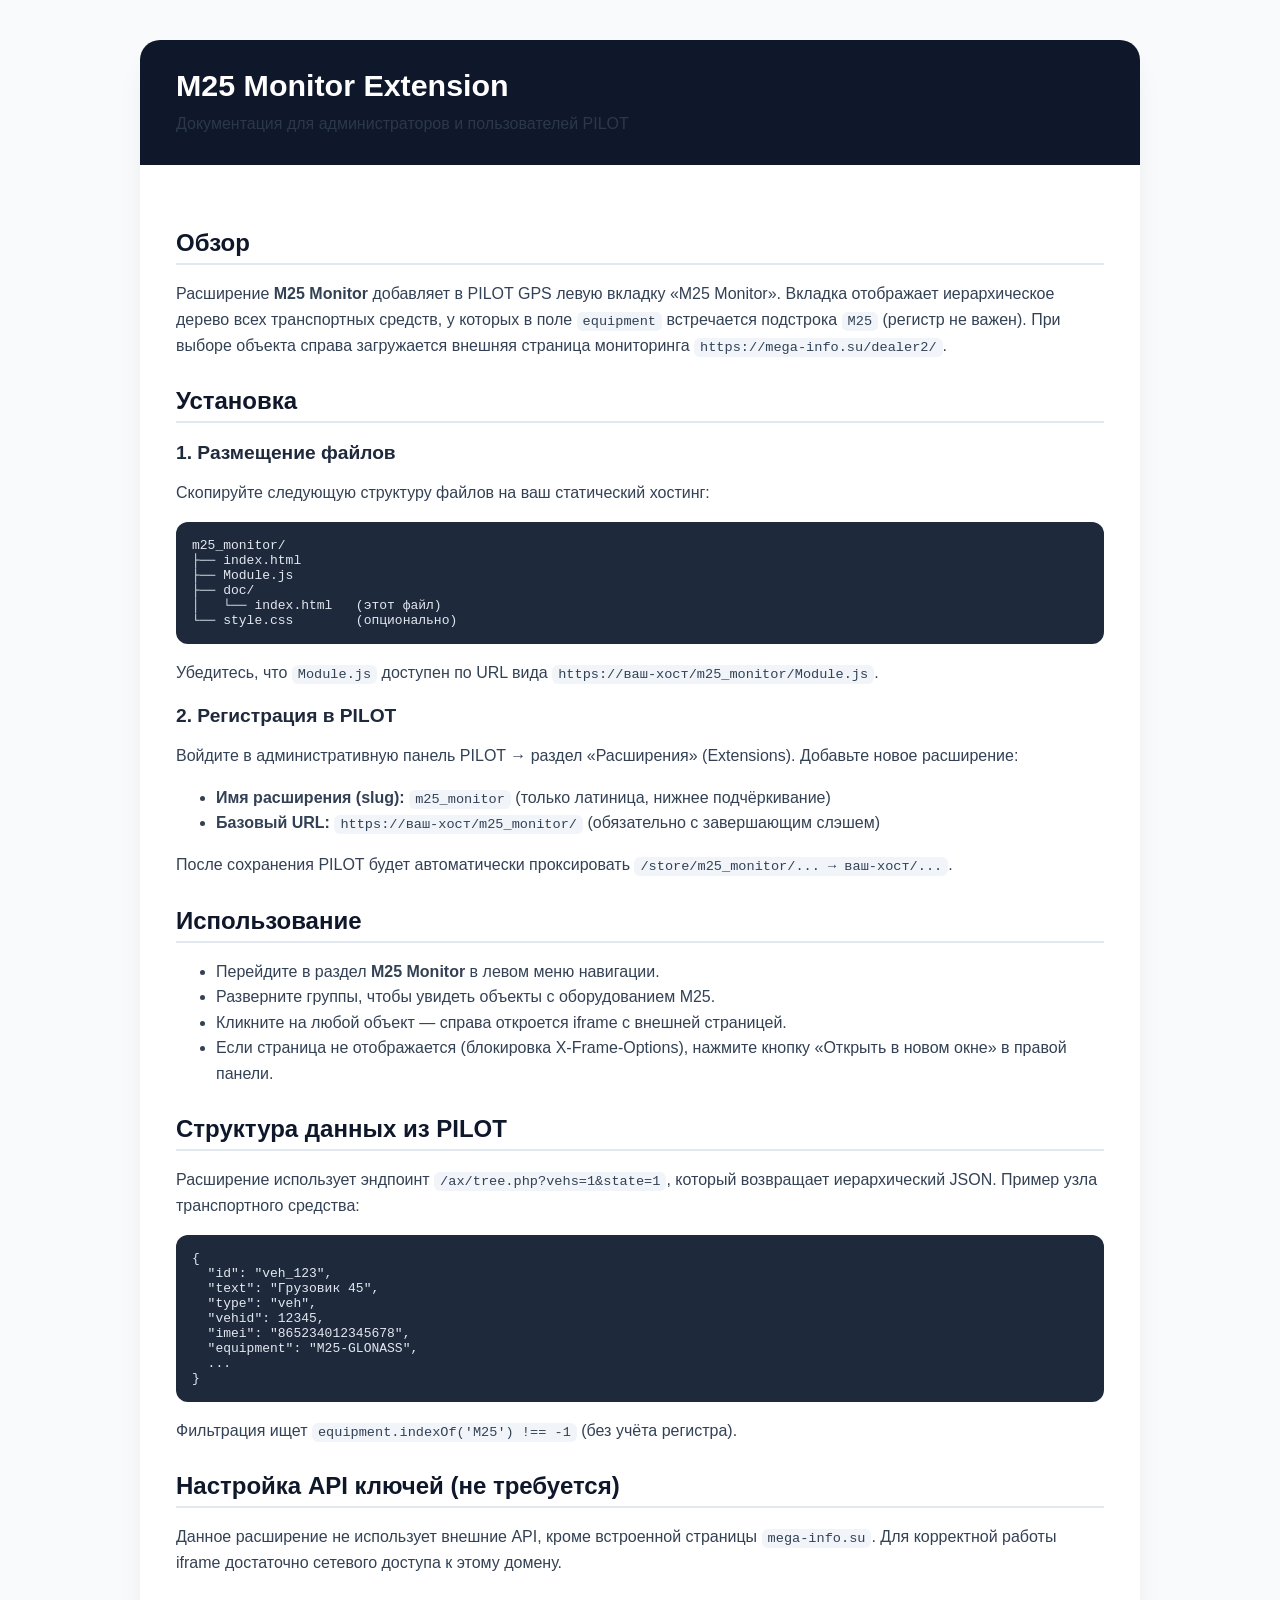
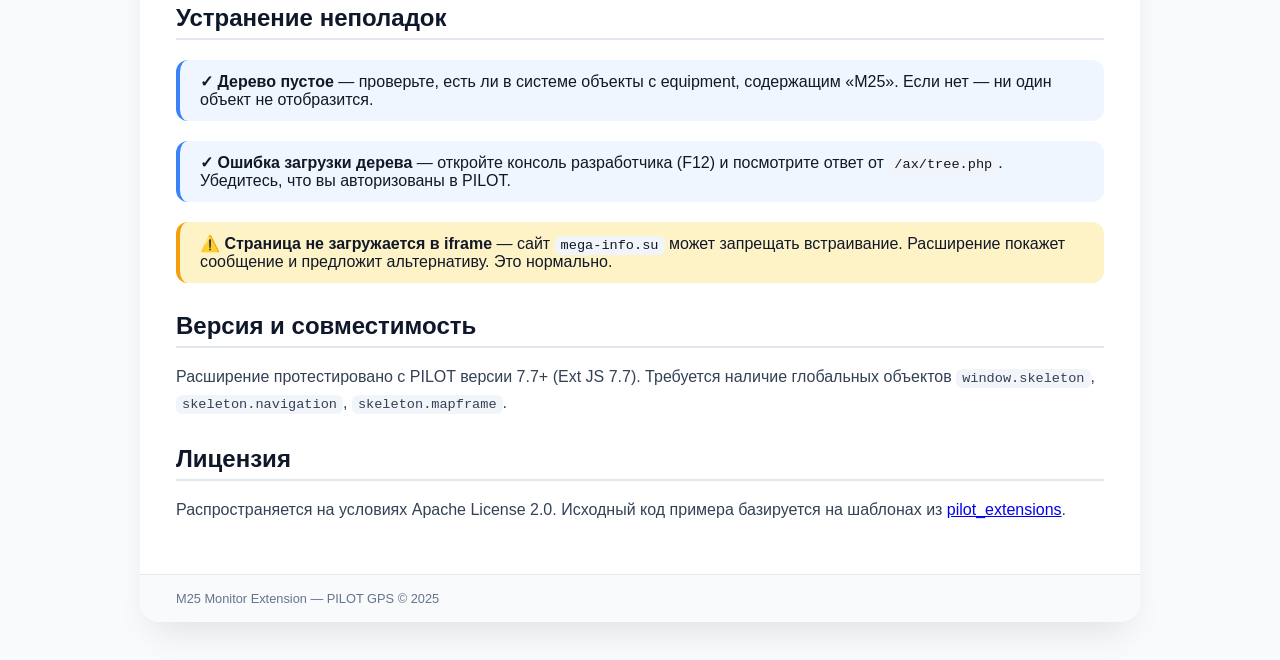
==== m25_monitor/doc/index.html @ fef6f635 "Create index.html" ====
<!DOCTYPE html>
<html lang="ru">
<head>
    <meta charset="UTF-8">
    <meta name="viewport" content="width=device-width, initial-scale=1.0">
    <title>M25 Monitor — документация расширения</title>
    <style>
        body {
            font-family: -apple-system, BlinkMacSystemFont, 'Segoe UI', Roboto, Helvetica, Arial, sans-serif;
            background: #f9fafb;
            margin: 0;
            padding: 40px 20px;
            color: #111827;
        }
        .container {
            max-width: 1000px;
            margin: 0 auto;
            background: white;
            border-radius: 20px;
            box-shadow: 0 20px 35px -12px rgba(0,0,0,0.1);
            overflow: hidden;
        }
        .header {
            background: #0f172a;
            padding: 28px 36px;
            color: white;
        }
        .header h1 {
            margin: 0;
            font-weight: 600;
            font-size: 1.9rem;
        }
        .header p {
            margin: 8px 0 0;
            opacity: 0.8;
        }
        .content {
            padding: 36px;
        }
        h2 {
            font-size: 1.5rem;
            margin-top: 1.8rem;
            margin-bottom: 0.8rem;
            color: #0f172a;
            border-bottom: 2px solid #e2e8f0;
            padding-bottom: 6px;
        }
        h3 {
            font-size: 1.2rem;
            margin: 1.2rem 0 0.5rem;
            color: #1e293b;
        }
        p, li {
            line-height: 1.6;
            color: #334155;
        }
        code {
            background: #f1f5f9;
            padding: 2px 6px;
            border-radius: 6px;
            font-family: 'SF Mono', Monaco, monospace;
            font-size: 0.85em;
        }
        pre {
            background: #1e293b;
            color: #e2e8f0;
            padding: 16px;
            border-radius: 12px;
            overflow-x: auto;
            margin: 1rem 0;
        }
        .note {
            background: #eff6ff;
            border-left: 4px solid #3b82f6;
            padding: 12px 20px;
            border-radius: 12px;
            margin: 20px 0;
        }
        .warning {
            background: #fef3c7;
            border-left: 4px solid #f59e0b;
            padding: 12px 20px;
            border-radius: 12px;
            margin: 20px 0;
        }
        table {
            width: 100%;
            border-collapse: collapse;
            margin: 20px 0;
        }
        th, td {
            border: 1px solid #e2e8f0;
            padding: 10px 12px;
            text-align: left;
        }
        th {
            background: #f8fafc;
            font-weight: 600;
        }
        .footer {
            background: #f8fafc;
            padding: 16px 36px;
            border-top: 1px solid #e2e8f0;
            font-size: 0.8rem;
            color: #64748b;
        }
    </style>
</head>
<body>
<div class="container">
    <div class="header">
        <h1>M25 Monitor Extension</h1>
        <p>Документация для администраторов и пользователей PILOT</p>
    </div>
    <div class="content">
        <h2>Обзор</h2>
        <p>
            Расширение <strong>M25 Monitor</strong> добавляет в PILOT GPS левую вкладку «M25 Monitor».
            Вкладка отображает иерархическое дерево всех транспортных средств, у которых в поле <code>equipment</code>
            встречается подстрока <code>M25</code> (регистр не важен). При выборе объекта справа загружается внешняя
            страница мониторинга <code>https://mega-info.su/dealer2/</code>.
        </p>

        <h2>Установка</h2>
        <h3>1. Размещение файлов</h3>
        <p>Скопируйте следующую структуру файлов на ваш статический хостинг:</p>
        <pre>
m25_monitor/
├── index.html
├── Module.js
├── doc/
│   └── index.html   (этот файл)
└── style.css        (опционально)</pre>
        <p>Убедитесь, что <code>Module.js</code> доступен по URL вида <code>https://ваш-хост/m25_monitor/Module.js</code>.</p>

        <h3>2. Регистрация в PILOT</h3>
        <p>
            Войдите в административную панель PILOT → раздел «Расширения» (Extensions). Добавьте новое расширение:
        </p>
        <ul>
            <li><strong>Имя расширения (slug):</strong> <code>m25_monitor</code> (только латиница, нижнее подчёркивание)</li>
            <li><strong>Базовый URL:</strong> <code>https://ваш-хост/m25_monitor/</code> (обязательно с завершающим слэшем)</li>
        </ul>
        <p>После сохранения PILOT будет автоматически проксировать <code>/store/m25_monitor/... → ваш-хост/...</code>.</p>

        <h2>Использование</h2>
        <ul>
            <li>Перейдите в раздел <strong>M25 Monitor</strong> в левом меню навигации.</li>
            <li>Разверните группы, чтобы увидеть объекты с оборудованием M25.</li>
            <li>Кликните на любой объект — справа откроется iframe с внешней страницей.</li>
            <li>Если страница не отображается (блокировка X-Frame-Options), нажмите кнопку «Открыть в новом окне» в правой панели.</li>
        </ul>

        <h2>Структура данных из PILOT</h2>
        <p>
            Расширение использует эндпоинт <code>/ax/tree.php?vehs=1&state=1</code>, который возвращает иерархический JSON.
            Пример узла транспортного средства:
        </p>
        <pre>{
  "id": "veh_123",
  "text": "Грузовик 45",
  "type": "veh",
  "vehid": 12345,
  "imei": "865234012345678",
  "equipment": "M25-GLONASS",
  ...
}</pre>
        <p>Фильтрация ищет <code>equipment.indexOf('M25') !== -1</code> (без учёта регистра).</p>

        <h2>Настройка API ключей (не требуется)</h2>
        <p>Данное расширение не использует внешние API, кроме встроенной страницы <code>mega-info.su</code>. Для корректной работы iframe достаточно сетевого доступа к этому домену.</p>

        <h2>Устранение неполадок</h2>
        <div class="note">
            <strong>✓ Дерево пустое</strong> — проверьте, есть ли в системе объекты с equipment, содержащим «M25». Если нет — ни один объект не отобразится.
        </div>
        <div class="note">
            <strong>✓ Ошибка загрузки дерева</strong> — откройте консоль разработчика (F12) и посмотрите ответ от <code>/ax/tree.php</code>. Убедитесь, что вы авторизованы в PILOT.
        </div>
        <div class="warning">
            <strong>⚠️ Страница не загружается в iframe</strong> — сайт <code>mega-info.su</code> может запрещать встраивание. Расширение покажет сообщение и предложит альтернативу. Это нормально.
        </div>

        <h2>Версия и совместимость</h2>
        <p>Расширение протестировано с PILOT версии 7.7+ (Ext JS 7.7). Требуется наличие глобальных объектов <code>window.skeleton</code>, <code>skeleton.navigation</code>, <code>skeleton.mapframe</code>.</p>

        <h2>Лицензия</h2>
        <p>Распространяется на условиях Apache License 2.0. Исходный код примера базируется на шаблонах из <a href="https://github.com/pilot-telematics/pilot_extensions" target="_blank">pilot_extensions</a>.</p>
    </div>
    <div class="footer">
        M25 Monitor Extension — PILOT GPS &copy; 2025
    </div>
</div>
</body>
</html>
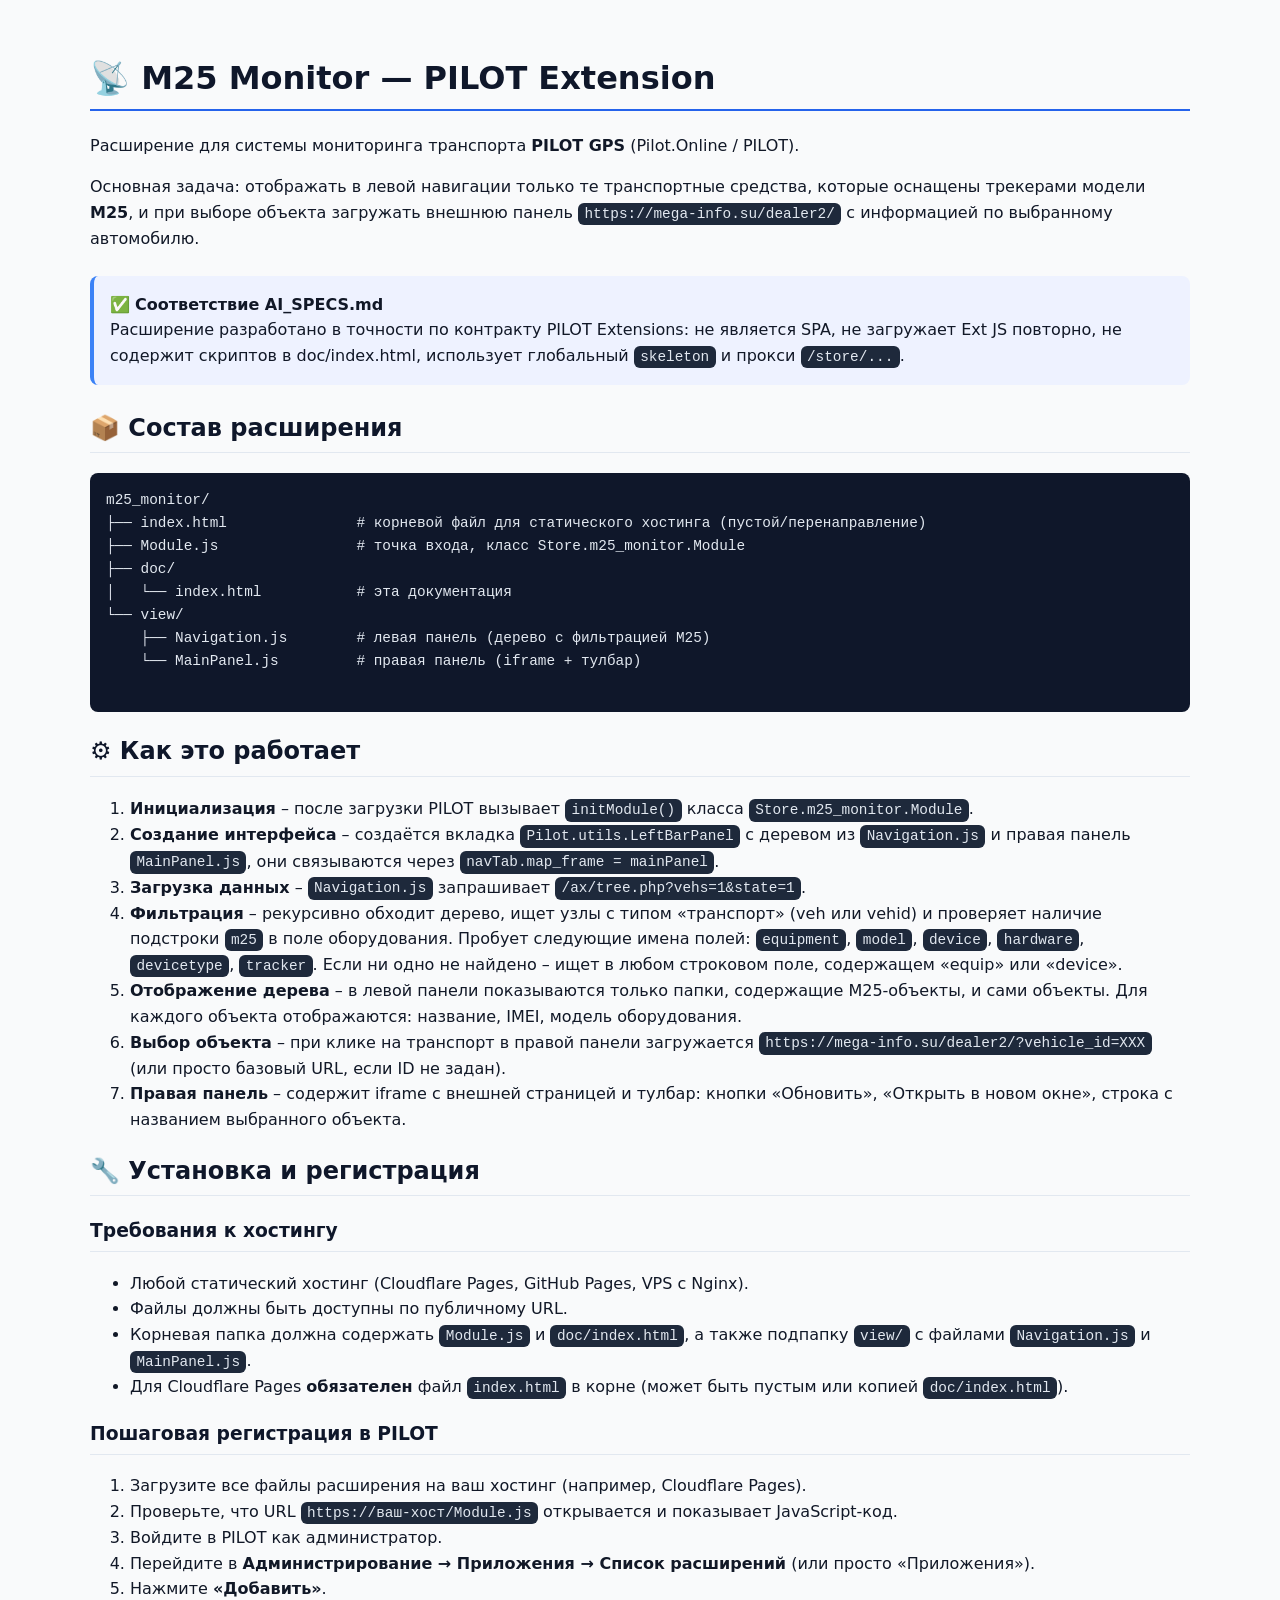
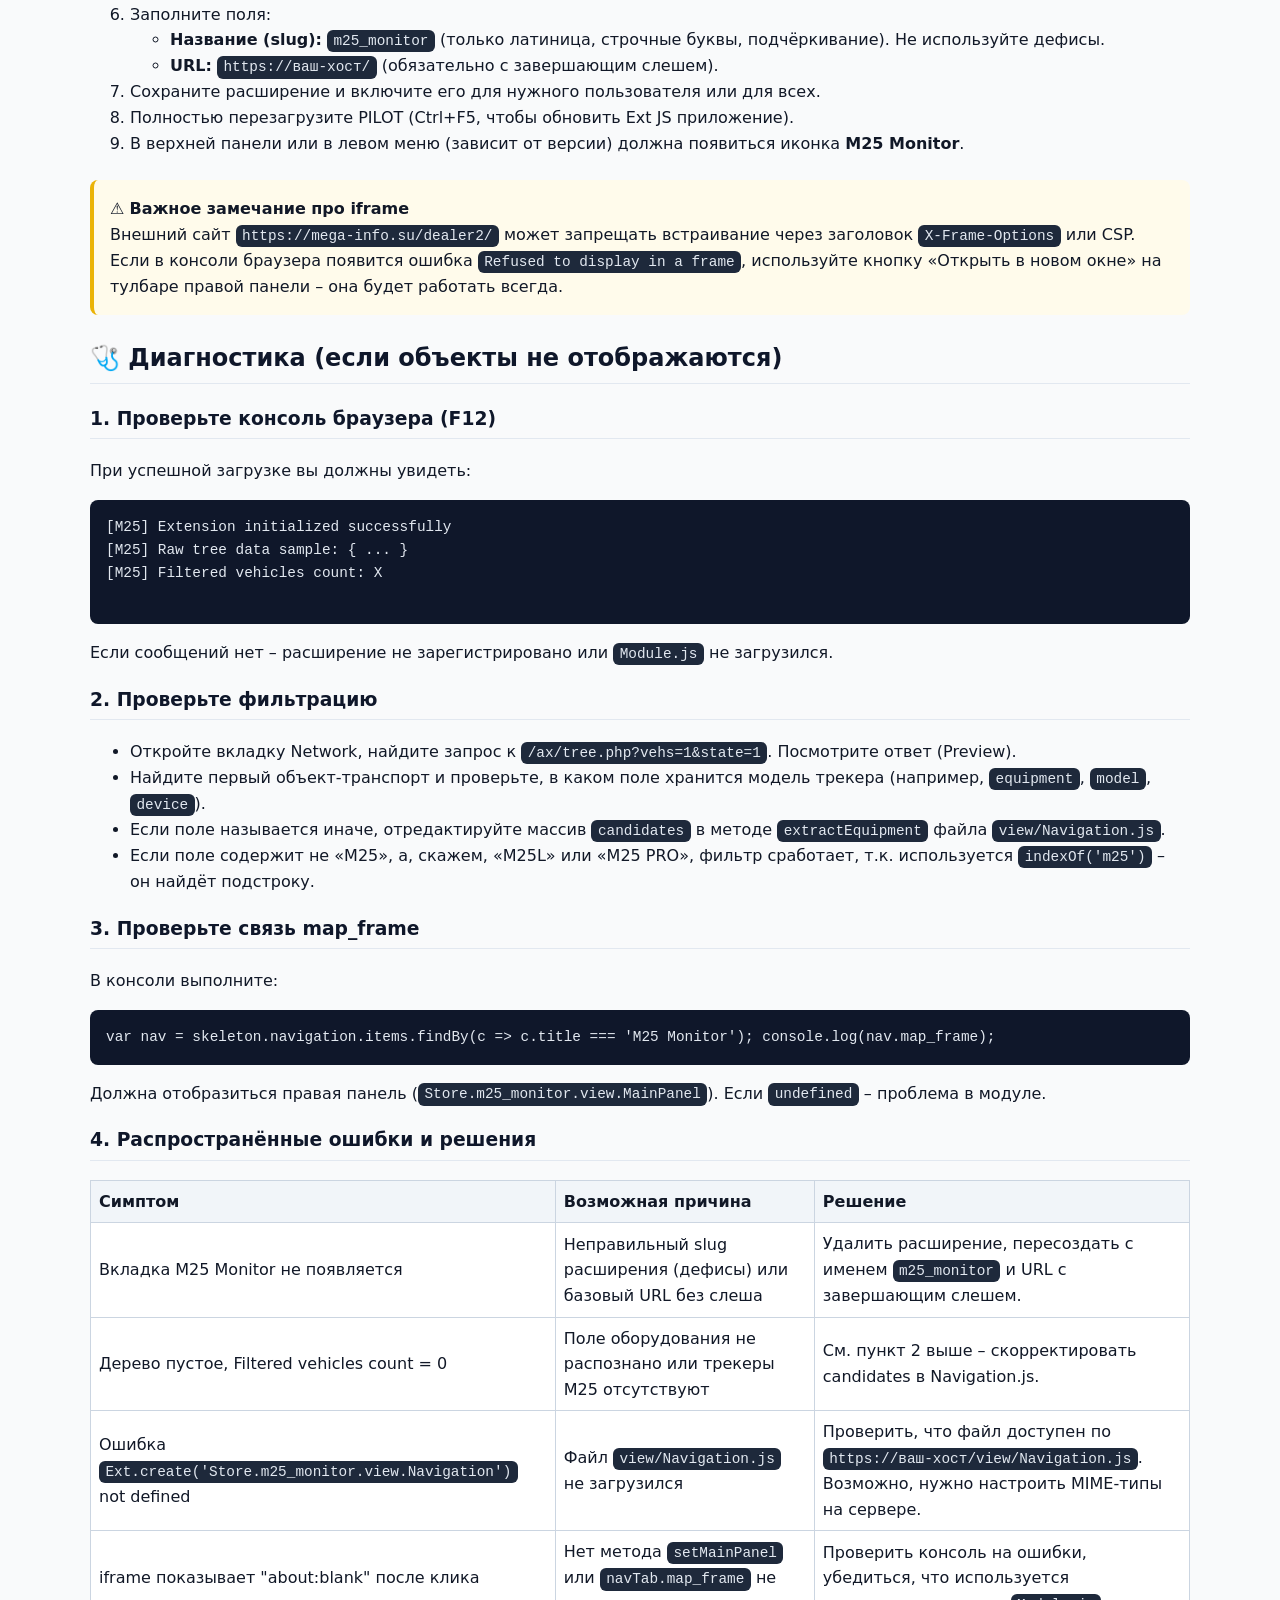
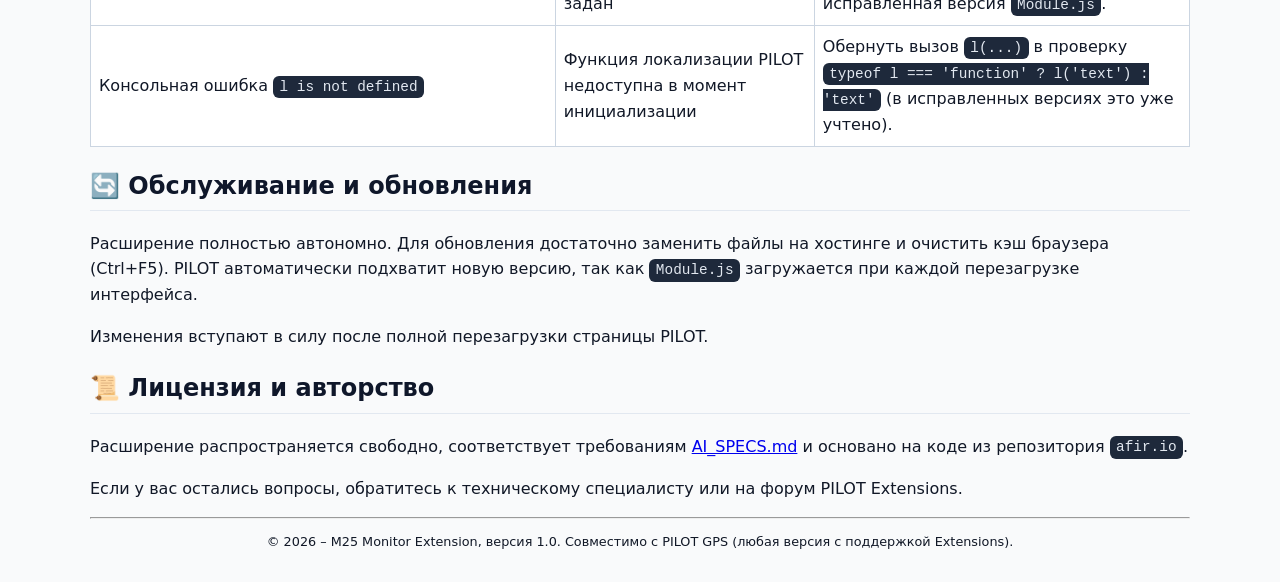
==== commit d7da33a9: "Update index.html" ====
--- a/m25_monitor/doc/index.html
+++ b/m25_monitor/doc/index.html
@@ -3,193 +3,178 @@
 <head>
     <meta charset="UTF-8">
     <meta name="viewport" content="width=device-width, initial-scale=1.0">
-    <title>M25 Monitor — документация расширения</title>
+    <title>M25 Monitor — документация расширения PILOT</title>
     <style>
         body {
-            font-family: -apple-system, BlinkMacSystemFont, 'Segoe UI', Roboto, Helvetica, Arial, sans-serif;
+            font-family: system-ui, -apple-system, 'Segoe UI', Roboto, 'Helvetica Neue', sans-serif;
+            line-height: 1.6;
+            max-width: 1100px;
+            margin: 0 auto;
+            padding: 2rem;
             background: #f9fafb;
-            margin: 0;
-            padding: 40px 20px;
             color: #111827;
         }
-        .container {
-            max-width: 1000px;
-            margin: 0 auto;
-            background: white;
-            border-radius: 20px;
-            box-shadow: 0 20px 35px -12px rgba(0,0,0,0.1);
-            overflow: hidden;
+        h1, h2, h3 {
+            color: #0f172a;
+            border-bottom: 1px solid #e2e8f0;
+            padding-bottom: 0.3rem;
         }
-        .header {
-            background: #0f172a;
-            padding: 28px 36px;
-            color: white;
-        }
-        .header h1 {
-            margin: 0;
-            font-weight: 600;
-            font-size: 1.9rem;
-        }
-        .header p {
-            margin: 8px 0 0;
-            opacity: 0.8;
-        }
-        .content {
-            padding: 36px;
-        }
-        h2 {
-            font-size: 1.5rem;
-            margin-top: 1.8rem;
-            margin-bottom: 0.8rem;
-            color: #0f172a;
-            border-bottom: 2px solid #e2e8f0;
-            padding-bottom: 6px;
-        }
-        h3 {
-            font-size: 1.2rem;
-            margin: 1.2rem 0 0.5rem;
-            color: #1e293b;
-        }
-        p, li {
-            line-height: 1.6;
-            color: #334155;
-        }
-        code {
-            background: #f1f5f9;
-            padding: 2px 6px;
-            border-radius: 6px;
-            font-family: 'SF Mono', Monaco, monospace;
-            font-size: 0.85em;
+        h1 { border-bottom-width: 2px; border-bottom-color: #2563eb; }
+        code, pre {
+            background: #1e293b;
+            color: #e2e8f0;
+            padding: 0.2rem 0.4rem;
+            border-radius: 0.375rem;
+            font-family: 'JetBrains Mono', 'Fira Code', monospace;
+            font-size: 0.9em;
         }
         pre {
-            background: #1e293b;
-            color: #e2e8f0;
-            padding: 16px;
-            border-radius: 12px;
+            padding: 1rem;
             overflow-x: auto;
-            margin: 1rem 0;
+            background: #0f172a;
+            border-radius: 0.5rem;
         }
         .note {
-            background: #eff6ff;
+            background: #eef2ff;
             border-left: 4px solid #3b82f6;
-            padding: 12px 20px;
-            border-radius: 12px;
-            margin: 20px 0;
+            padding: 1rem;
+            margin: 1.5rem 0;
+            border-radius: 0.5rem;
         }
         .warning {
-            background: #fef3c7;
-            border-left: 4px solid #f59e0b;
-            padding: 12px 20px;
-            border-radius: 12px;
-            margin: 20px 0;
+            background: #fffbeb;
+            border-left: 4px solid #eab308;
+            padding: 1rem;
+            margin: 1.5rem 0;
+            border-radius: 0.5rem;
         }
         table {
             width: 100%;
             border-collapse: collapse;
-            margin: 20px 0;
+            margin: 1rem 0;
         }
         th, td {
-            border: 1px solid #e2e8f0;
-            padding: 10px 12px;
+            border: 1px solid #cbd5e1;
+            padding: 0.5rem;
             text-align: left;
+            background: white;
         }
         th {
-            background: #f8fafc;
-            font-weight: 600;
-        }
-        .footer {
-            background: #f8fafc;
-            padding: 16px 36px;
-            border-top: 1px solid #e2e8f0;
-            font-size: 0.8rem;
-            color: #64748b;
+            background: #f1f5f9;
         }
     </style>
 </head>
 <body>
-<div class="container">
-    <div class="header">
-        <h1>M25 Monitor Extension</h1>
-        <p>Документация для администраторов и пользователей PILOT</p>
+    <h1>📡 M25 Monitor — PILOT Extension</h1>
+    <p>Расширение для системы мониторинга транспорта <strong>PILOT GPS</strong> (Pilot.Online / PILOT).</p>
+    <p>Основная задача: отображать в левой навигации только те транспортные средства, которые оснащены трекерами модели <strong>M25</strong>, и при выборе объекта загружать внешнюю панель <code>https://mega-info.su/dealer2/</code> с информацией по выбранному автомобилю.</p>
+
+    <div class="note">
+        ✅ <strong>Соответствие AI_SPECS.md</strong><br>
+        Расширение разработано в точности по контракту PILOT Extensions: не является SPA, не загружает Ext JS повторно, не содержит скриптов в doc/index.html, использует глобальный <code>skeleton</code> и прокси <code>/store/...</code>.
     </div>
-    <div class="content">
-        <h2>Обзор</h2>
-        <p>
-            Расширение <strong>M25 Monitor</strong> добавляет в PILOT GPS левую вкладку «M25 Monitor».
-            Вкладка отображает иерархическое дерево всех транспортных средств, у которых в поле <code>equipment</code>
-            встречается подстрока <code>M25</code> (регистр не важен). При выборе объекта справа загружается внешняя
-            страница мониторинга <code>https://mega-info.su/dealer2/</code>.
-        </p>
 
-        <h2>Установка</h2>
-        <h3>1. Размещение файлов</h3>
-        <p>Скопируйте следующую структуру файлов на ваш статический хостинг:</p>
-        <pre>
+    <h2>📦 Состав расширения</h2>
+    <pre>
 m25_monitor/
-├── index.html
-├── Module.js
+├── index.html               # корневой файл для статического хостинга (пустой/перенаправление)
+├── Module.js                # точка входа, класс Store.m25_monitor.Module
 ├── doc/
-│   └── index.html   (этот файл)
-└── style.css        (опционально)</pre>
-        <p>Убедитесь, что <code>Module.js</code> доступен по URL вида <code>https://ваш-хост/m25_monitor/Module.js</code>.</p>
+│   └── index.html           # эта документация
+└── view/
+    ├── Navigation.js        # левая панель (дерево с фильтрацией M25)
+    └── MainPanel.js         # правая панель (iframe + тулбар)
+    </pre>
 
-        <h3>2. Регистрация в PILOT</h3>
-        <p>
-            Войдите в административную панель PILOT → раздел «Расширения» (Extensions). Добавьте новое расширение:
-        </p>
-        <ul>
-            <li><strong>Имя расширения (slug):</strong> <code>m25_monitor</code> (только латиница, нижнее подчёркивание)</li>
-            <li><strong>Базовый URL:</strong> <code>https://ваш-хост/m25_monitor/</code> (обязательно с завершающим слэшем)</li>
-        </ul>
-        <p>После сохранения PILOT будет автоматически проксировать <code>/store/m25_monitor/... → ваш-хост/...</code>.</p>
+    <h2>⚙️ Как это работает</h2>
+    <ol>
+        <li><strong>Инициализация</strong> – после загрузки PILOT вызывает <code>initModule()</code> класса <code>Store.m25_monitor.Module</code>.</li>
+        <li><strong>Создание интерфейса</strong> – создаётся вкладка <code>Pilot.utils.LeftBarPanel</code> с деревом из <code>Navigation.js</code> и правая панель <code>MainPanel.js</code>, они связываются через <code>navTab.map_frame = mainPanel</code>.</li>
+        <li><strong>Загрузка данных</strong> – <code>Navigation.js</code> запрашивает <code>/ax/tree.php?vehs=1&state=1</code>.</li>
+        <li><strong>Фильтрация</strong> – рекурсивно обходит дерево, ищет узлы с типом «транспорт» (veh или vehid) и проверяет наличие подстроки <code>m25</code> в поле оборудования. Пробует следующие имена полей: <code>equipment</code>, <code>model</code>, <code>device</code>, <code>hardware</code>, <code>devicetype</code>, <code>tracker</code>. Если ни одно не найдено – ищет в любом строковом поле, содержащем «equip» или «device».</li>
+        <li><strong>Отображение дерева</strong> – в левой панели показываются только папки, содержащие M25-объекты, и сами объекты. Для каждого объекта отображаются: название, IMEI, модель оборудования.</li>
+        <li><strong>Выбор объекта</strong> – при клике на транспорт в правой панели загружается <code>https://mega-info.su/dealer2/?vehicle_id=XXX</code> (или просто базовый URL, если ID не задан).</li>
+        <li><strong>Правая панель</strong> – содержит iframe с внешней страницей и тулбар: кнопки «Обновить», «Открыть в новом окне», строка с названием выбранного объекта.</li>
+    </ol>
 
-        <h2>Использование</h2>
-        <ul>
-            <li>Перейдите в раздел <strong>M25 Monitor</strong> в левом меню навигации.</li>
-            <li>Разверните группы, чтобы увидеть объекты с оборудованием M25.</li>
-            <li>Кликните на любой объект — справа откроется iframe с внешней страницей.</li>
-            <li>Если страница не отображается (блокировка X-Frame-Options), нажмите кнопку «Открыть в новом окне» в правой панели.</li>
-        </ul>
+    <h2>🔧 Установка и регистрация</h2>
+    <h3>Требования к хостингу</h3>
+    <ul>
+        <li>Любой статический хостинг (Cloudflare Pages, GitHub Pages, VPS с Nginx).</li>
+        <li>Файлы должны быть доступны по публичному URL.</li>
+        <li>Корневая папка должна содержать <code>Module.js</code> и <code>doc/index.html</code>, а также подпапку <code>view/</code> с файлами <code>Navigation.js</code> и <code>MainPanel.js</code>.</li>
+        <li>Для Cloudflare Pages <strong>обязателен</strong> файл <code>index.html</code> в корне (может быть пустым или копией <code>doc/index.html</code>).</li>
+    </ul>
 
-        <h2>Структура данных из PILOT</h2>
-        <p>
-            Расширение использует эндпоинт <code>/ax/tree.php?vehs=1&state=1</code>, который возвращает иерархический JSON.
-            Пример узла транспортного средства:
-        </p>
-        <pre>{
-  "id": "veh_123",
-  "text": "Грузовик 45",
-  "type": "veh",
-  "vehid": 12345,
-  "imei": "865234012345678",
-  "equipment": "M25-GLONASS",
-  ...
-}</pre>
-        <p>Фильтрация ищет <code>equipment.indexOf('M25') !== -1</code> (без учёта регистра).</p>
+    <h3>Пошаговая регистрация в PILOT</h3>
+    <ol>
+        <li>Загрузите все файлы расширения на ваш хостинг (например, Cloudflare Pages).</li>
+        <li>Проверьте, что URL <code>https://ваш-хост/Module.js</code> открывается и показывает JavaScript-код.</li>
+        <li>Войдите в PILOT как администратор.</li>
+        <li>Перейдите в <strong>Администрирование → Приложения → Список расширений</strong> (или просто «Приложения»).</li>
+        <li>Нажмите <strong>«Добавить»</strong>.</li>
+        <li>Заполните поля:
+            <ul>
+                <li><strong>Название (slug):</strong> <code>m25_monitor</code> (только латиница, строчные буквы, подчёркивание). Не используйте дефисы.</li>
+                <li><strong>URL:</strong> <code>https://ваш-хост/</code> (обязательно с завершающим слешем).</li>
+            </ul>
+        </li>
+        <li>Сохраните расширение и включите его для нужного пользователя или для всех.</li>
+        <li>Полностью перезагрузите PILOT (Ctrl+F5, чтобы обновить Ext JS приложение).</li>
+        <li>В верхней панели или в левом меню (зависит от версии) должна появиться иконка <strong>M25 Monitor</strong>.</li>
+    </ol>
 
-        <h2>Настройка API ключей (не требуется)</h2>
-        <p>Данное расширение не использует внешние API, кроме встроенной страницы <code>mega-info.su</code>. Для корректной работы iframe достаточно сетевого доступа к этому домену.</p>
+    <div class="warning">
+        ⚠️ <strong>Важное замечание про iframe</strong><br>
+        Внешний сайт <code>https://mega-info.su/dealer2/</code> может запрещать встраивание через заголовок <code>X-Frame-Options</code> или CSP. Если в консоли браузера появится ошибка <code>Refused to display in a frame</code>, используйте кнопку «Открыть в новом окне» на тулбаре правой панели – она будет работать всегда.
+    </div>
 
-        <h2>Устранение неполадок</h2>
-        <div class="note">
-            <strong>✓ Дерево пустое</strong> — проверьте, есть ли в системе объекты с equipment, содержащим «M25». Если нет — ни один объект не отобразится.
-        </div>
-        <div class="note">
-            <strong>✓ Ошибка загрузки дерева</strong> — откройте консоль разработчика (F12) и посмотрите ответ от <code>/ax/tree.php</code>. Убедитесь, что вы авторизованы в PILOT.
-        </div>
-        <div class="warning">
-            <strong>⚠️ Страница не загружается в iframe</strong> — сайт <code>mega-info.su</code> может запрещать встраивание. Расширение покажет сообщение и предложит альтернативу. Это нормально.
-        </div>
+    <h2>🩺 Диагностика (если объекты не отображаются)</h2>
+    <h3>1. Проверьте консоль браузера (F12)</h3>
+    <p>При успешной загрузке вы должны увидеть:</p>
+    <pre>
+[M25] Extension initialized successfully
+[M25] Raw tree data sample: { ... }
+[M25] Filtered vehicles count: X
+    </pre>
+    <p>Если сообщений нет – расширение не зарегистрировано или <code>Module.js</code> не загрузился.</p>
 
-        <h2>Версия и совместимость</h2>
-        <p>Расширение протестировано с PILOT версии 7.7+ (Ext JS 7.7). Требуется наличие глобальных объектов <code>window.skeleton</code>, <code>skeleton.navigation</code>, <code>skeleton.mapframe</code>.</p>
+    <h3>2. Проверьте фильтрацию</h3>
+    <ul>
+        <li>Откройте вкладку Network, найдите запрос к <code>/ax/tree.php?vehs=1&state=1</code>. Посмотрите ответ (Preview).</li>
+        <li>Найдите первый объект-транспорт и проверьте, в каком поле хранится модель трекера (например, <code>equipment</code>, <code>model</code>, <code>device</code>).</li>
+        <li>Если поле называется иначе, отредактируйте массив <code>candidates</code> в методе <code>extractEquipment</code> файла <code>view/Navigation.js</code>.</li>
+        <li>Если поле содержит не «M25», а, скажем, «M25L» или «M25 PRO», фильтр сработает, т.к. используется <code>indexOf('m25')</code> – он найдёт подстроку.</li>
+    </ul>
 
-        <h2>Лицензия</h2>
-        <p>Распространяется на условиях Apache License 2.0. Исходный код примера базируется на шаблонах из <a href="https://github.com/pilot-telematics/pilot_extensions" target="_blank">pilot_extensions</a>.</p>
-    </div>
-    <div class="footer">
-        M25 Monitor Extension — PILOT GPS &copy; 2025
-    </div>
-</div>
+    <h3>3. Проверьте связь map_frame</h3>
+    <p>В консоли выполните:</p>
+    <pre>var nav = skeleton.navigation.items.findBy(c => c.title === 'M25 Monitor'); console.log(nav.map_frame);</pre>
+    <p>Должна отобразиться правая панель (<code>Store.m25_monitor.view.MainPanel</code>). Если <code>undefined</code> – проблема в модуле.</p>
+
+    <h3>4. Распространённые ошибки и решения</h3>
+    <table>
+        <thead>
+            <tr><th>Симптом</th><th>Возможная причина</th><th>Решение</th></tr>
+        </thead>
+        <tbody>
+            <tr><td>Вкладка M25 Monitor не появляется</td><td>Неправильный slug расширения (дефисы) или базовый URL без слеша</td><td>Удалить расширение, пересоздать с именем <code>m25_monitor</code> и URL с завершающим слешем.</td></tr>
+            <tr><td>Дерево пустое, Filtered vehicles count = 0</td><td>Поле оборудования не распознано или трекеры M25 отсутствуют</td><td>См. пункт 2 выше – скорректировать candidates в Navigation.js.</td></tr>
+            <tr><td>Ошибка <code>Ext.create('Store.m25_monitor.view.Navigation')</code> not defined</td><td>Файл <code>view/Navigation.js</code> не загрузился</td><td>Проверить, что файл доступен по <code>https://ваш-хост/view/Navigation.js</code>. Возможно, нужно настроить MIME-типы на сервере.</td></tr>
+            <tr><td>iframe показывает "about:blank" после клика</td><td>Нет метода <code>setMainPanel</code> или <code>navTab.map_frame</code> не задан</td><td>Проверить консоль на ошибки, убедиться, что используется исправленная версия <code>Module.js</code>.</td></tr>
+            <tr><td>Консольная ошибка <code>l is not defined</code></td><td>Функция локализации PILOT недоступна в момент инициализации</td><td>Обернуть вызов <code>l(...)</code> в проверку <code>typeof l === 'function' ? l('text') : 'text'</code> (в исправленных версиях это уже учтено).</td></tr>
+        </tbody>
+    </table>
+
+    <h2>🔄 Обслуживание и обновления</h2>
+    <p>Расширение полностью автономно. Для обновления достаточно заменить файлы на хостинге и очистить кэш браузера (Ctrl+F5). PILOT автоматически подхватит новую версию, так как <code>Module.js</code> загружается при каждой перезагрузке интерфейса.</p>
+    <p>Изменения вступают в силу после полной перезагрузки страницы PILOT.</p>
+
+    <h2>📜 Лицензия и авторство</h2>
+    <p>Расширение распространяется свободно, соответствует требованиям <a href="https://github.com/optix34/afir.io/blob/main/AI_SPECS.md" target="_blank">AI_SPECS.md</a> и основано на коде из репозитория <code>afir.io</code>.</p>
+    <p>Если у вас остались вопросы, обратитесь к техническому специалисту или на форум PILOT Extensions.</p>
+
+    <hr>
+    <p style="text-align:center; font-size:0.8rem;">© 2026 – M25 Monitor Extension, версия 1.0. Совместимо с PILOT GPS (любая версия с поддержкой Extensions).</p>
 </body>
 </html>
